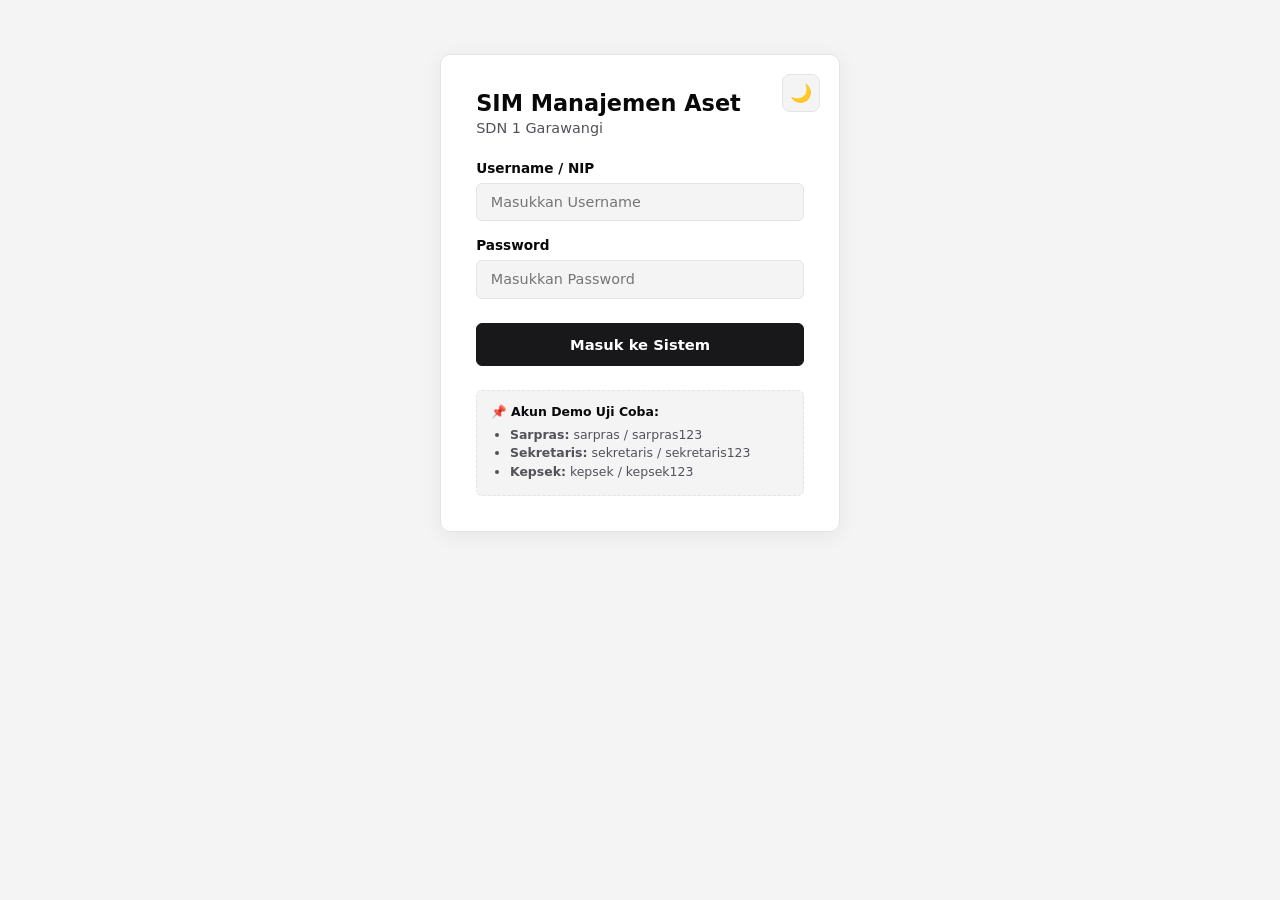
==== dashboard-kepsek.html @ 2a53936c "Upload awal SIM Inventaris SDN 1 Garawangi" ====
<!DOCTYPE html>
<html lang="id">
<head>
  <meta charset="UTF-8">
  <meta name="viewport" content="width=device-width, initial-scale=1.0">
  <title>Dashboard Kepala Sekolah - SIM Inventaris SDN 1 Garawangi</title>
  <link rel="stylesheet" href="css/style.css">
  <link rel="stylesheet" href="css/dashboard.css">
</head>
<body>

  <div class="dashboard-wrapper">
    <!-- Sidebar Navigasi Kepala Sekolah -->
    <aside class="sidebar">
      <div class="brand">
        <h3>SDN 1 Garawangi</h3>
        <span>Role: Kepala Sekolah</span>
      </div>
      <nav class="nav-menu">
        <a href="#ringkasan" class="active">📌 Ringkasan Eksekutif</a>
        <a href="#persetujuan-pengadaan">✅ Persetujuan Pengadaan</a>
        <a href="#persetujuan-penghapusan">🗑️ Persetujuan Penghapusan</a>
        <a href="#laporan">📊 Laporan & Cetak</a>
        <a href="#" onclick="resetDataDemo()">🔄 Reset Data Demo</a>
        <a href="#" onclick="logout()" class="logout">🚪 Logout</a>
      </nav>
    </aside>

    <!-- Konten Utama -->
    <main class="main-content">
      <header class="topbar">
        <h2>Dashboard Monitoring & Persetujuan Kepala Sekolah</h2>
        <div class="user-profile">
          <span>Kepala Sekolah: <strong>Bpk. H. Mulyana, M.Pd.</strong></span>
          <button type="button" id="theme-toggle" class="btn-theme" onclick="toggleTema()" title="Ganti Mode Terang/Gelap">🌙</button>
        </div>
      </header>

      <!-- Section Ringkasan Eksekutif -->
      <section id="ringkasan" class="cards-grid">
        <div class="card card-blue">
          <h4>Total Aset Sekolah</h4>
          <p class="card-num" id="kepsek-total">0 Unit</p>
        </div>
        <div class="card card-yellow">
          <h4>Pengadaan Menunggu</h4>
          <p class="card-num" id="kepsek-pending">0 Usulan</p>
        </div>
        <div class="card card-red">
          <h4>Usulan Penghapusan</h4>
          <p class="card-num" id="kepsek-hapus">0 Barang</p>
        </div>
        <div class="card card-green">
          <h4>Kondisi Baik</h4>
          <p class="card-num" id="kepsek-baik">0%</p>
        </div>
      </section>

      <!-- Section Persetujuan Usulan Pengadaan -->
      <section id="persetujuan-pengadaan" class="content-box">
        <h3>✅ Persetujuan Usulan Pengadaan Barang Baru</h3>
        <div class="table-responsive">
          <table>
            <thead>
              <tr>
                <th>Tgl Usulan</th>
                <th>Pengusul</th>
                <th>Nama Barang</th>
                <th>Kategori</th>
                <th>Jumlah</th>
                <th>Estimasi Biaya</th>
                <th>Alasan / Urgensi</th>
                <th>Keputusan</th>
              </tr>
            </thead>
            <tbody id="tabel-acc-pengadaan"></tbody>
          </table>
        </div>
      </section>

      <!-- Section Persetujuan Penghapusan Barang Rusak -->
      <section id="persetujuan-penghapusan" class="content-box">
        <h3>🗑️ Persetujuan Penghapusan Aset Rusak Berat</h3>
        <div class="table-responsive">
          <table>
            <thead>
              <tr>
                <th>Kode</th>
                <th>Nama Barang</th>
                <th>Jumlah</th>
                <th>Kondisi Kerusakan</th>
                <th>Keterangan Sarpras</th>
                <th>Tindakan Kepsek</th>
              </tr>
            </thead>
            <tbody id="tabel-acc-penghapusan"></tbody>
          </table>
        </div>
      </section>

      <!-- Section Laporan Rekapitulasi & Cetak -->
      <section id="laporan" class="content-box">
        <h3>📊 Rekapitulasi & Cetak Laporan Inventaris</h3>
        <p style="font-size: 0.9rem; color: var(--text-secondary); margin-bottom: 1rem;">
          Filter data inventaris sekolah untuk pratinjau atau dicetak sebagai dokumen pertanggungjawaban.
        </p>

        <div class="form-grid" style="margin-bottom: 1rem;">
          <div class="form-group">
            <label for="filter-kategori">Filter Kategori</label>
            <select id="filter-kategori">
              <option value="semua">-- Semua Kategori --</option>
              <option value="elektronik">Elektronik / TIK</option>
              <option value="audio">Audio / Visual</option>
              <option value="mebel">Mebel & Perabot</option>
            </select>
          </div>
          <div class="form-group">
            <label for="filter-kondisi">Filter Kondisi</label>
            <select id="filter-kondisi">
              <option value="semua">-- Semua Kondisi --</option>
              <option value="baik">Kondisi Baik</option>
              <option value="rusak">Kondisi Rusak</option>
            </select>
          </div>
        </div>

        <button type="button" onclick="window.print()" class="btn-login" style="width: auto; padding: 0.75rem 1.5rem;">
          🖨️ Cetak / Download PDF Laporan
        </button>

        <!-- Tabel Pratinjau Laporan -->
        <div class="table-responsive" style="margin-top: 1.5rem;">
          <table>
            <thead>
              <tr>
                <th>Kode Aset</th>
                <th>Nama Barang</th>
                <th>Kategori</th>
                <th>Total</th>
                <th>Kondisi Baik</th>
                <th>Kondisi Rusak</th>
              </tr>
            </thead>
            <tbody id="tabel-laporan-kepsek"></tbody>
          </table>
        </div>
      </section>

    </main>
  </div>

  <script src="js/auth.js"></script>
  <script src="js/data.js"></script>
  <script src="js/kepsek.js"></script>
</body>
</html>
---- css/style.css ----
/* Palet Warna Monochrome - Mode Terang (Default / Matahari) */
:root {
  --bg-page: #f4f4f5;
  --bg-surface: #ffffff;
  --bg-sidebar: #ffffff;
  --text-primary: #09090b;
  --text-secondary: #52525b;
  --border-color: #e4e4e7;
  --accent-bg: #18181b;
  --accent-hover: #27272a;
  --accent-text: #ffffff;
  --table-head: #f4f4f5;
  --hover-bg: #f4f4f5;
}

/* Palet Warna Monochrome - Mode Gelap (Bulan) */
[data-theme="dark"] {
  --bg-page: #09090b;
  --bg-surface: #121214;
  --bg-sidebar: #121214;
  --text-primary: #fafafa;
  --text-secondary: #a1a1aa;
  --border-color: #27272a;
  --accent-bg: #fafafa;
  --accent-hover: #e4e4e7;
  --accent-text: #09090b;
  --table-head: #18181b;
  --hover-bg: #1c1c1f;
}

* {
  margin: 0;
  padding: 0;
  box-sizing: border-box;
  font-family: 'Segoe UI', Inter, system-ui, sans-serif;
}

body {
  background-color: var(--bg-page);
  color: var(--text-primary);
  transition: background-color 0.25s ease, color 0.25s ease;
}

/* Halaman Login */
.login-container {
  max-width: 400px;
  margin: 6vh auto;
  background-color: var(--bg-surface);
  padding: 2.2rem;
  border-radius: 10px;
  border: 1px solid var(--border-color);
  box-shadow: 0 4px 20px rgba(0, 0, 0, 0.06);
  position: relative;
}

.login-container h2 {
  font-size: 1.4rem;
  color: var(--text-primary);
  margin-bottom: 0.25rem;
}

.login-container > p {
  font-size: 0.9rem;
  color: var(--text-secondary);
  margin-bottom: 1.5rem;
}

.form-group {
  margin-bottom: 1rem;
  text-align: left;
}

.form-group label {
  display: block;
  font-size: 0.85rem;
  font-weight: 600;
  color: var(--text-primary);
  margin-bottom: 0.4rem;
}

.form-group input,
.form-group select {
  width: 100%;
  padding: 0.65rem 0.85rem;
  border: 1px solid var(--border-color);
  border-radius: 6px;
  background-color: var(--bg-page);
  color: var(--text-primary);
  font-size: 0.9rem;
  outline: none;
  transition: border-color 0.2s;
}

.form-group input:focus,
.form-group select:focus {
  border-color: var(--text-primary);
}

.btn-login {
  width: 100%;
  padding: 0.75rem;
  background-color: var(--accent-bg);
  color: var(--accent-text);
  border: 1px solid var(--accent-bg);
  border-radius: 6px;
  font-size: 0.92rem;
  font-weight: 600;
  cursor: pointer;
  margin-top: 0.5rem;
  transition: all 0.2s;
}

.btn-login:hover {
  background-color: var(--accent-hover);
}

/* Tombol Switch Matahari / Bulan */
.btn-theme {
  background-color: var(--bg-page);
  color: var(--text-primary);
  border: 1px solid var(--border-color);
  width: 38px;
  height: 38px;
  border-radius: 8px;
  font-size: 1.1rem;
  cursor: pointer;
  display: inline-flex;
  align-items: center;
  justify-content: center;
  transition: all 0.2s;
}

.btn-theme:hover {
  border-color: var(--text-primary);
}
---- css/dashboard.css ----
/* Layout Utama Dashboard */
.dashboard-wrapper {
  display: flex;
  min-height: 100vh;
}

/* Sidebar Styling Monochrome */
.sidebar {
  width: 260px;
  background-color: var(--bg-sidebar);
  color: var(--text-primary);
  border-right: 1px solid var(--border-color);
  display: flex;
  flex-direction: column;
  position: fixed;
  height: 100vh;
  left: 0;
  top: 0;
  transition: background-color 0.25s ease, border-color 0.25s ease;
}

.sidebar .brand {
  padding: 1.5rem;
  border-bottom: 1px solid var(--border-color);
}

.sidebar .brand h3 {
  font-size: 1.1rem;
  color: var(--text-primary);
  letter-spacing: -0.3px;
}

.sidebar .brand span {
  font-size: 0.8rem;
  color: var(--text-secondary);
}

.nav-menu {
  display: flex;
  flex-direction: column;
  padding: 1rem 0.75rem;
  gap: 0.25rem;
  flex: 1;
}

.nav-menu a {
  padding: 0.75rem 1rem;
  color: var(--text-secondary);
  text-decoration: none;
  font-size: 0.88rem;
  font-weight: 500;
  border-radius: 6px;
  display: flex;
  align-items: center;
  gap: 0.75rem;
  transition: all 0.2s;
}

.nav-menu a:hover,
.nav-menu a.active {
  background-color: var(--accent-bg);
  color: var(--accent-text);
  font-weight: 600;
}

.nav-menu a.logout {
  margin-top: auto;
  color: #dc2626;
}

.nav-menu a.logout:hover {
  background-color: #dc2626;
  color: #ffffff;
}

/* Area Konten Utama */
.main-content {
  margin-left: 260px;
  flex: 1;
  padding: 2rem;
  background-color: var(--bg-page);
  transition: background-color 0.25s ease;
}

.topbar {
  display: flex;
  justify-content: space-between;
  align-items: center;
  background-color: var(--bg-surface);
  border: 1px solid var(--border-color);
  padding: 1rem 1.5rem;
  border-radius: 8px;
  margin-bottom: 2rem;
}

.topbar h2 {
  color: var(--text-primary);
  font-size: 1.2rem;
}

.user-profile {
  display: flex;
  align-items: center;
  gap: 1rem;
  font-size: 0.88rem;
  color: var(--text-secondary);
}

.user-profile strong {
  color: var(--text-primary);
}

/* Kartu Ringkasan (Cards) */
.cards-grid {
  display: grid;
  grid-template-columns: repeat(auto-fit, minmax(210px, 1fr));
  gap: 1.25rem;
  margin-bottom: 2rem;
}

.card {
  padding: 1.4rem;
  border-radius: 8px;
  background-color: var(--bg-surface);
  border: 1px solid var(--border-color);
  border-top: 3px solid var(--text-primary);
}

.card h4 {
  font-size: 0.82rem;
  text-transform: uppercase;
  letter-spacing: 0.5px;
  color: var(--text-secondary);
  margin-bottom: 0.5rem;
}

.card-num {
  font-size: 1.55rem;
  font-weight: 700;
  color: var(--text-primary);
}

/* Section Box & Table */
.content-box {
  background-color: var(--bg-surface);
  border: 1px solid var(--border-color);
  padding: 1.5rem;
  border-radius: 8px;
  margin-bottom: 2rem;
}

.content-box h3 {
  font-size: 1.05rem;
  color: var(--text-primary);
  margin-bottom: 1rem;
  padding-bottom: 0.75rem;
  border-bottom: 1px solid var(--border-color);
}

/* Styling Tabel */
.table-responsive {
  overflow-x: auto;
}

table {
  width: 100%;
  border-collapse: collapse;
  text-align: left;
  font-size: 0.875rem;
}

th, td {
  padding: 0.8rem 1rem;
  border-bottom: 1px solid var(--border-color);
  color: var(--text-primary);
}

th {
  background-color: var(--table-head);
  color: var(--text-secondary);
  font-weight: 600;
  font-size: 0.8rem;
  text-transform: uppercase;
}

tr:hover {
  background-color: var(--hover-bg);
}

/* Badge Status */
.badge {
  padding: 0.25rem 0.55rem;
  border-radius: 4px;
  font-size: 0.75rem;
  font-weight: 600;
  border: 1px solid var(--border-color);
}

.badge-green { background-color: #18181b; color: #ffffff; }
[data-theme="dark"] .badge-green { background-color: #fafafa; color: #09090b; }

.badge-yellow { background-color: var(--bg-page); color: var(--text-primary); }
.badge-red { background-color: #dc2626; color: #ffffff; border-color: #dc2626; }

/* Grid 2 Kolom Form */
.form-grid {
  display: grid;
  grid-template-columns: 1fr 1fr;
  gap: 1.5rem;
}

@media (max-width: 768px) {
  .sidebar { width: 100%; height: auto; position: relative; border-right: none; border-bottom: 1px solid var(--border-color); }
  .main-content { margin-left: 0; }
  .form-grid { grid-template-columns: 1fr; }
}

/* Pengaturan Khusus Saat Dicetak / Simpan PDF */
@media print {
  .sidebar,
  .topbar,
  #ringkasan,
  #persetujuan-pengadaan,
  #persetujuan-penghapusan,
  #laporan .form-grid,
  #laporan button,
  #laporan p {
    display: none !important;
  }

  .main-content {
    margin-left: 0 !important;
    padding: 0 !important;
    background-color: #ffffff !important;
  }

  .content-box {
    border: none !important;
    padding: 0 !important;
  }
}
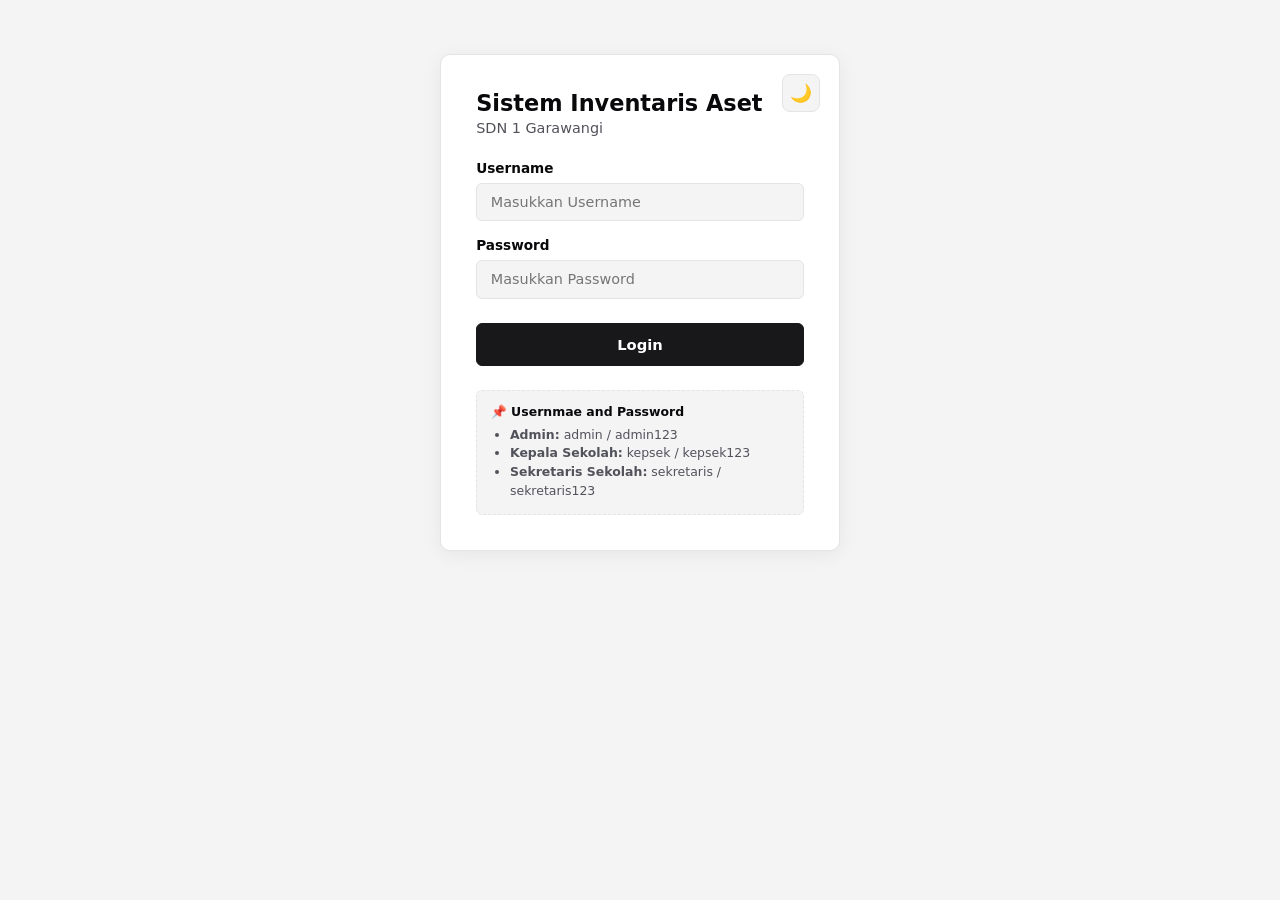
==== commit 0738fba0: "Update fitur sesuai Use Case Diagram" ====
--- a/dashboard-kepsek.html
+++ b/dashboard-kepsek.html
@@ -3,67 +3,64 @@
 <head>
   <meta charset="UTF-8">
   <meta name="viewport" content="width=device-width, initial-scale=1.0">
-  <title>Dashboard Kepala Sekolah - SIM Inventaris SDN 1 Garawangi</title>
+  <title>Dashboard Kepala Sekolah - Sistem Inventaris Aset SDN 1 Garawangi</title>
   <link rel="stylesheet" href="css/style.css">
   <link rel="stylesheet" href="css/dashboard.css">
 </head>
 <body>
 
   <div class="dashboard-wrapper">
-    <!-- Sidebar Navigasi Kepala Sekolah -->
     <aside class="sidebar">
       <div class="brand">
         <h3>SDN 1 Garawangi</h3>
         <span>Role: Kepala Sekolah</span>
       </div>
       <nav class="nav-menu">
-        <a href="#ringkasan" class="active">📌 Ringkasan Eksekutif</a>
-        <a href="#persetujuan-pengadaan">✅ Persetujuan Pengadaan</a>
-        <a href="#persetujuan-penghapusan">🗑️ Persetujuan Penghapusan</a>
-        <a href="#laporan">📊 Laporan & Cetak</a>
-        <a href="#" onclick="resetDataDemo()">🔄 Reset Data Demo</a>
+        <a href="#ringkasan" class="active">📊 Dashboard Statistik</a>
+        <a href="#persetujuan-pengadaan">✅ Persetujuan Pembelian</a>
+        <a href="#persetujuan-penghapusan">🔧 Tindak Lanjut Kerusakan</a>
+        <a href="#laporan">🖨️ Laporan & Cetak</a>
         <a href="#" onclick="logout()" class="logout">🚪 Logout</a>
       </nav>
     </aside>
 
-    <!-- Konten Utama -->
     <main class="main-content">
       <header class="topbar">
         <h2>Dashboard Monitoring & Persetujuan Kepala Sekolah</h2>
         <div class="user-profile">
-          <span>Kepala Sekolah: <strong>Bpk. H. Mulyana, M.Pd.</strong></span>
+          <span>Kepala Sekolah: <strong id="nama-user-login">Bpk. H. Mulyana, M.Pd.</strong></span>
           <button type="button" id="theme-toggle" class="btn-theme" onclick="toggleTema()" title="Ganti Mode Terang/Gelap">🌙</button>
         </div>
       </header>
 
-      <!-- Section Ringkasan Eksekutif -->
+      <!-- 1. Melihat Dashboard Statistik -->
       <section id="ringkasan" class="cards-grid">
-        <div class="card card-blue">
+        <div class="card">
           <h4>Total Aset Sekolah</h4>
           <p class="card-num" id="kepsek-total">0 Unit</p>
         </div>
-        <div class="card card-yellow">
-          <h4>Pengadaan Menunggu</h4>
-          <p class="card-num" id="kepsek-pending">0 Usulan</p>
+        <div class="card">
+          <h4>Pengajuan Pembelian</h4>
+          <p class="card-num" id="kepsek-pending">0 Menunggu</p>
         </div>
-        <div class="card card-red">
-          <h4>Usulan Penghapusan</h4>
-          <p class="card-num" id="kepsek-hapus">0 Barang</p>
+        <div class="card">
+          <h4>Laporan Kerusakan</h4>
+          <p class="card-num" id="kepsek-hapus">0 Menunggu</p>
         </div>
-        <div class="card card-green">
-          <h4>Kondisi Baik</h4>
+        <div class="card">
+          <h4>Persentase Kondisi Baik</h4>
           <p class="card-num" id="kepsek-baik">0%</p>
         </div>
       </section>
 
-      <!-- Section Persetujuan Usulan Pengadaan -->
+      <!-- 2. Menyetujui/Menolak Pengajuan Pembelian -->
       <section id="persetujuan-pengadaan" class="content-box">
-        <h3>✅ Persetujuan Usulan Pengadaan Barang Baru</h3>
+        <h3>✅ Menyetujui / Menolak Pengajuan Pembelian</h3>
         <div class="table-responsive">
           <table>
             <thead>
               <tr>
-                <th>Tgl Usulan</th>
+                <th>Tgl Pengajuan</th>
                 <th>Pengusul</th>
                 <th>Nama Barang</th>
                 <th>Kategori</th>
@@ -78,19 +75,20 @@
         </div>
       </section>
 
-      <!-- Section Persetujuan Penghapusan Barang Rusak -->
+      <!-- 3. Menindaklanjuti Laporan Kerusakan -->
       <section id="persetujuan-penghapusan" class="content-box">
-        <h3>🗑️ Persetujuan Penghapusan Aset Rusak Berat</h3>
+        <h3>🔧 Menindaklanjuti Laporan Kerusakan Aset</h3>
         <div class="table-responsive">
           <table>
             <thead>
               <tr>
-                <th>Kode</th>
+                <th>Tanggal</th>
+                <th>Kode Aset</th>
                 <th>Nama Barang</th>
                 <th>Jumlah</th>
-                <th>Kondisi Kerusakan</th>
-                <th>Keterangan Sarpras</th>
-                <th>Tindakan Kepsek</th>
+                <th>Tingkat Kerusakan</th>
+                <th>Keterangan Admin</th>
+                <th>Tindak Lanjut Kepsek</th>
               </tr>
             </thead>
             <tbody id="tabel-acc-penghapusan"></tbody>
@@ -98,22 +96,17 @@
         </div>
       </section>
 
-      <!-- Section Laporan Rekapitulasi & Cetak -->
+      <!-- 4. Melihat & Mencetak Laporan -->
       <section id="laporan" class="content-box">
-        <h3>📊 Rekapitulasi & Cetak Laporan Inventaris</h3>
+        <h3>🖨️ Melihat & Mencetak Laporan Inventaris</h3>
         <p style="font-size: 0.9rem; color: var(--text-secondary); margin-bottom: 1rem;">
-          Filter data inventaris sekolah untuk pratinjau atau dicetak sebagai dokumen pertanggungjawaban.
+          Filter data inventaris sekolah untuk pratinjau atau dicetak sebagai dokumen laporan resmi.
         </p>
 
         <div class="form-grid" style="margin-bottom: 1rem;">
           <div class="form-group">
             <label for="filter-kategori">Filter Kategori</label>
-            <select id="filter-kategori">
-              <option value="semua">-- Semua Kategori --</option>
-              <option value="elektronik">Elektronik / TIK</option>
-              <option value="audio">Audio / Visual</option>
-              <option value="mebel">Mebel & Perabot</option>
-            </select>
+            <select id="filter-kategori"></select>
           </div>
           <div class="form-group">
             <label for="filter-kondisi">Filter Kondisi</label>
@@ -126,10 +119,9 @@
         </div>
 
         <button type="button" onclick="window.print()" class="btn-login" style="width: auto; padding: 0.75rem 1.5rem;">
-          🖨️ Cetak / Download PDF Laporan
+          🖨️ Cetak / Simpan PDF Laporan
         </button>
 
-        <!-- Tabel Pratinjau Laporan -->
         <div class="table-responsive" style="margin-top: 1.5rem;">
           <table>
             <thead>
@@ -137,9 +129,10 @@
                 <th>Kode Aset</th>
                 <th>Nama Barang</th>
                 <th>Kategori</th>
+                <th>Lokasi</th>
                 <th>Total</th>
-                <th>Kondisi Baik</th>
-                <th>Kondisi Rusak</th>
+                <th>Baik</th>
+                <th>Rusak</th>
               </tr>
             </thead>
             <tbody id="tabel-laporan-kepsek"></tbody>
